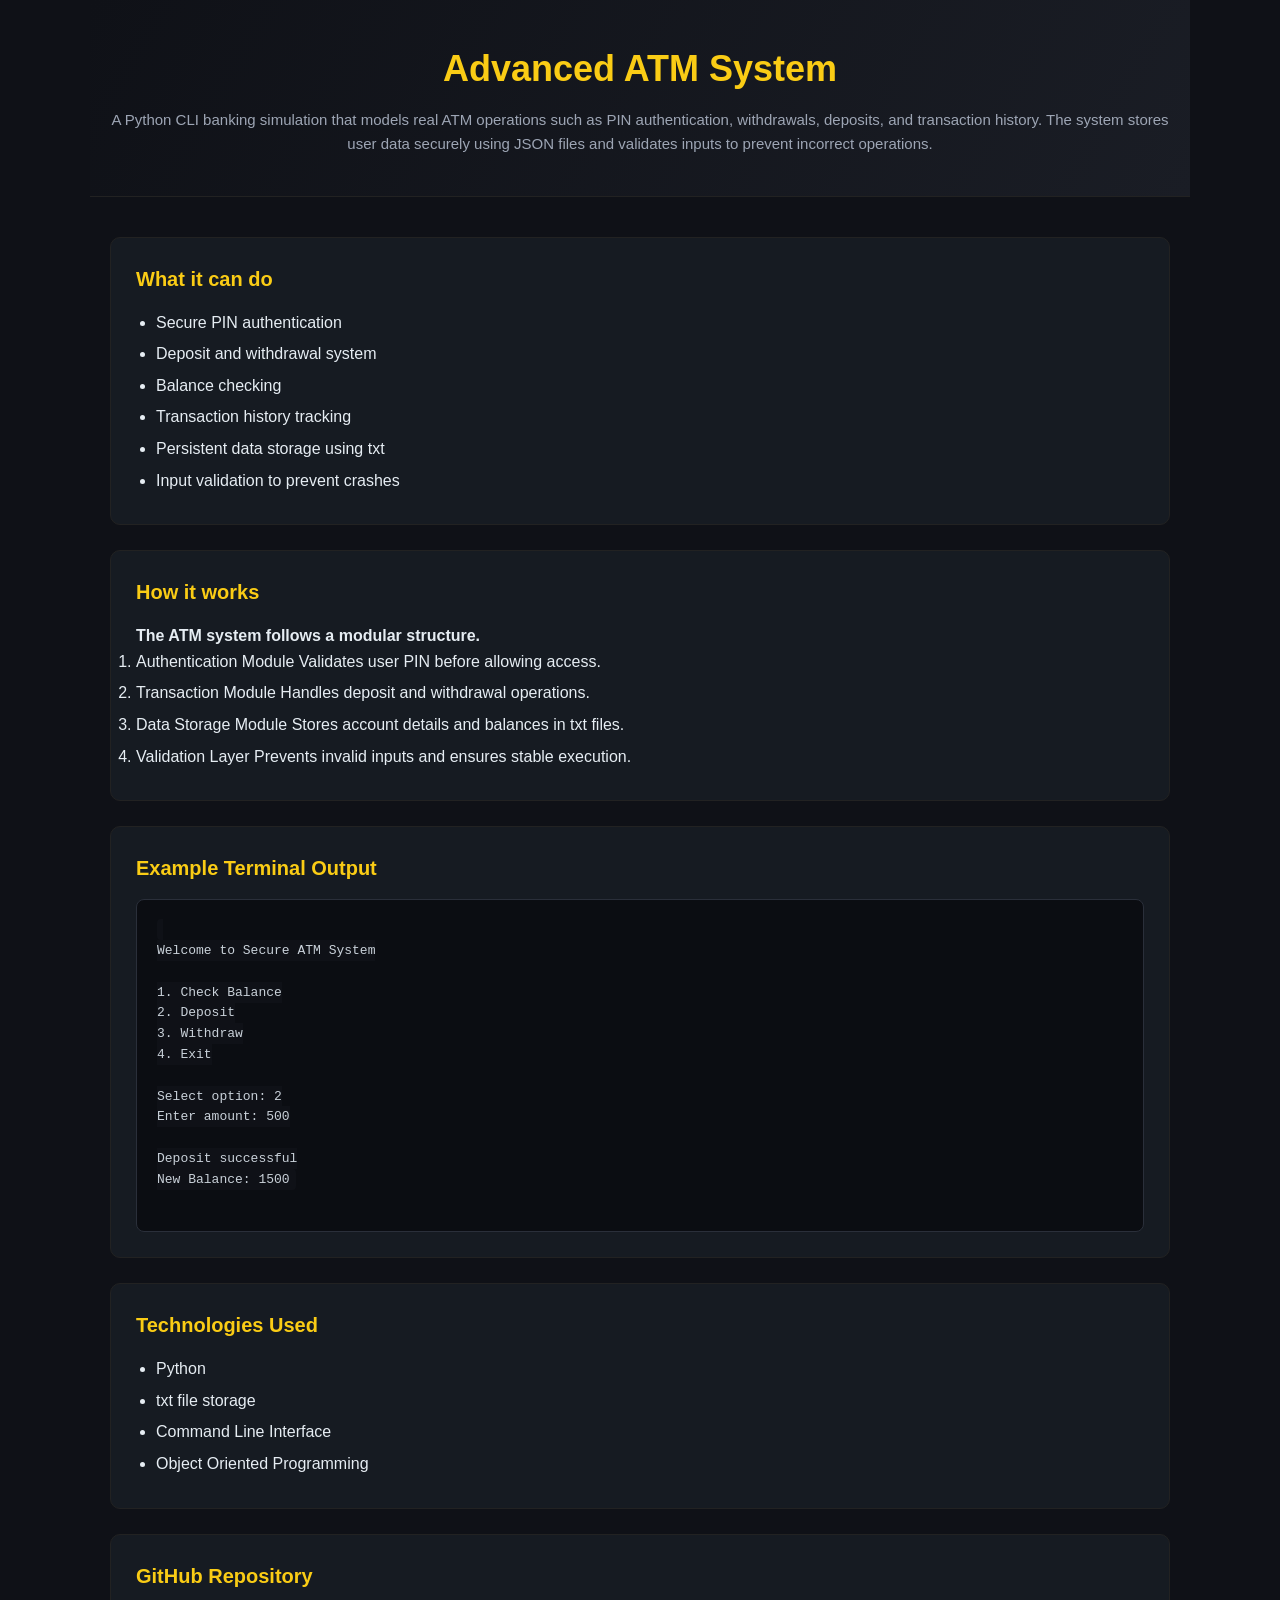
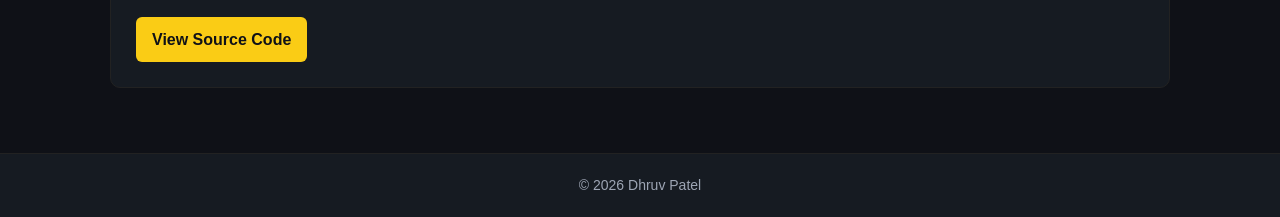
==== atm.html @ e7305386 "Added ATM, OS and Library project pages" ====
<!DOCTYPE html>
<html lang="en">

<head>
    <meta charset="UTF-8">
    <meta name="viewport" content="width=device-width, initial-scale=1.0">
    <title>About Atm</title><link rel="stylesheet" href="style.css"></head>

<body>

    <header>

        <h1>Advanced ATM System</h1>

        <p>
            A Python CLI banking simulation that models real ATM operations such as
            PIN authentication, withdrawals, deposits, and transaction history.
            The system stores user data securely using JSON files and validates
            inputs to prevent incorrect operations.
        </p>

    </header>

    <main>

        <section id="feture">

            <h2>What it can do</h2>

            <ul>
                <li>Secure PIN authentication</li>
                <li>Deposit and withdrawal system</li>
                <li>Balance checking</li>
                <li>Transaction history tracking</li>
                <li>Persistent data storage using txt</li>
                <li>Input validation to prevent crashes</li>
            </ul>

        </section>


            <section id="working">

                <h2>How it works</h2>

                <h4>The ATM system follows a modular structure.</h4>

                <ol>

                    <li>Authentication Module
                    Validates user PIN before allowing access.</li>

                    <li>Transaction Module
                    Handles deposit and withdrawal operations.</li>

                    <li>Data Storage Module
                    Stores account details and balances in txt files.</li>

                    <li>Validation Layer
                    Prevents invalid inputs and ensures stable execution.</li>

                </ol>

            </section>

            <section id="output">

                <h2>Example Terminal Output</h2>

<pre>
<code>
Welcome to Secure ATM System

1. Check Balance
2. Deposit
3. Withdraw
4. Exit

Select option: 2
Enter amount: 500

Deposit successful
New Balance: 1500
</code>
</pre>

        </section>

        <section id="techused">
            
            <h2>Technologies Used</h2>

            <ul>

                <li>Python</li>
                <li>txt file storage</li>
                <li>Command Line Interface</li>
                <li>Object Oriented Programming</li>

            </ul>

        </section>

        <section id="link">

            <h2> GitHub Repository</h2>
            
            <a href="https://github.com/Dhruv-Cmds/An-Advance-Atm" target="_blank">View Source Code</a>

        </section>

    </main>

    <footer>

        <p>© <time datetime="2026">2026</time> Dhruv Patel</p>

    </footer>

</body>

</html>
---- style.css ----
/* RESET */
*{
margin:0;
padding:0;
box-sizing:border-box;
}

/* BODY */
body{
font-family:Segoe UI, Arial, sans-serif;
background:#0f1117;
color:#e6edf3;
line-height:1.6;
}

/* HEADER */
header{
background:linear-gradient(120deg,#0f1117,#1a1d25);
padding:60px 20px;
text-align:center;
border-bottom:1px solid #222;
}

header h1{
font-size:36px;
margin-bottom:10px;
}

header p{
color:#9da5b4;
font-size:15px;
}

/* NAVIGATION */
nav{
background:#161b22;
border-bottom:1px solid #222;
}

nav ul{
display:flex;
justify-content:center;
list-style:none;
gap:35px;
padding:15px;
}

nav a{
text-decoration:none;
color:#e6edf3;
font-size:14px;
}

nav a:hover{
color:#facc15;
}

/* MAIN CONTAINER */
main{
max-width:1100px;
margin:auto;
padding:40px 20px;
}

/* SECTIONS */
section{
background:#161b22;
padding:30px;
margin-bottom:25px;
border-radius:10px;
border:1px solid #222;
}

section h2{
margin-bottom:15px;
font-size:20px;
color:#facc15;
}

/* SKILLS */
section ul{
margin-left:18px;
}

section li{
margin-bottom:5px;
}

/* PROJECT CARDS */
article{
background:#0f1117;
border:1px solid #2a2f3a;
padding:18px;
border-radius:8px;
margin-bottom:15px;
transition:.3s;
}

article:hover{
border-color:#facc15;
transform:translateY(-3px);
}

/* PROJECT TITLE */
article h3{
margin-bottom:8px;
}

/* DETAILS */
summary{
cursor:pointer;
color:#9da5b4;
margin-bottom:8px;
}

details p{
margin-top:8px;
color:#c9d1d9;
}

/* LINKS */
a{
color:#58a6ff;
text-decoration:none;
}

a:hover{
text-decoration:underline;
}

/* CONTACT */
address{
font-style:normal;
}

/* FOOTER */
footer{
background:#161b22;
border-top:1px solid #222;
text-align:center;
padding:20px;
font-size:14px;
color:#9da5b4;
}

/* SMOOTH SCROLL */
html{
scroll-behavior:smooth;
}

/* HEADER TAGLINE */
.tagline{
margin-top:10px;
font-size:14px;
color:#9da5b4;
}

/* GITHUB BUTTON */
.btn{
display:inline-block;
margin-top:15px;
padding:10px 18px;
background:#facc15;
color:#0f1117;
border-radius:6px;
font-weight:600;
text-decoration:none;
transition:.25s;
}

.btn:hover{
opacity:0.9;
transform:translateY(-2px);
}

/* SKILL / TECH BADGES */
.badges{
list-style:none;
margin-top:10px;
}

.badges li{
display:inline-block;
background:#0f1117;
border:1px solid #2a2f3a;
padding:6px 12px;
border-radius:20px;
font-size:13px;
margin:4px;
color:#e6edf3;
}

/* PROJECT CARD HOVER ENHANCEMENT */
.project-card{
transition:.3s;
}

.project-card:hover{
box-shadow:0 8px 20px rgba(0,0,0,0.4);
}

/* DETAILS OPEN STYLE */
details[open]{
margin-top:8px;
}

/* GITHUB STATS IMAGES */
#github img{
max-width:100%;
border-radius:6px;
margin-top:10px;
}

/* CONTACT LINK STYLE */
#contact a{
font-weight:500;
}

/* SMALL SCREEN IMPROVEMENT */
@media(max-width:700px){

nav ul{
flex-direction:column;
align-items:center;
gap:15px;
}

main{
padding:30px 15px;
}

section{
padding:20px;
}

}

/* ========================= */
/* PROJECT PAGES STYLE */
/* ========================= */

/* header section */
header{
max-width:1100px;
margin:auto;
padding:40px 20px;
text-align:center;
}

/* section spacing */
main section{
background:#161b22;
border:1px solid #222;
border-radius:10px;
padding:25px;
margin-bottom:25px;
}

/* headings */
h1{
margin-bottom:15px;
color:#facc15;
}

h2{
margin-bottom:12px;
}

/* lists */
section ul{
margin-left:20px;
}

section li{
margin-bottom:6px;
}

/* command styling */
code{
background:#0f1117;
padding:3px 6px;
border-radius:4px;
color:#facc15;
}

/* terminal block */
pre{
background:#0b0d12;
border:1px solid #2a2f3a;
padding:20px;
border-radius:8px;
overflow-x:auto;
margin-top:10px;
}

pre code{
color:#c9d1d9;
}

/* github button */
#link a{
display:inline-block;
margin-top:10px;
padding:10px 16px;
background:#facc15;
color:#0f1117;
border-radius:6px;
font-weight:600;
text-decoration:none;
}

#link a:hover{
opacity:0.9;
}

/* back button if you add it later */
.back{
display:inline-block;
margin-bottom:20px;
color:#58a6ff;
text-decoration:none;
}

.back:hover{
text-decoration:underline;
}
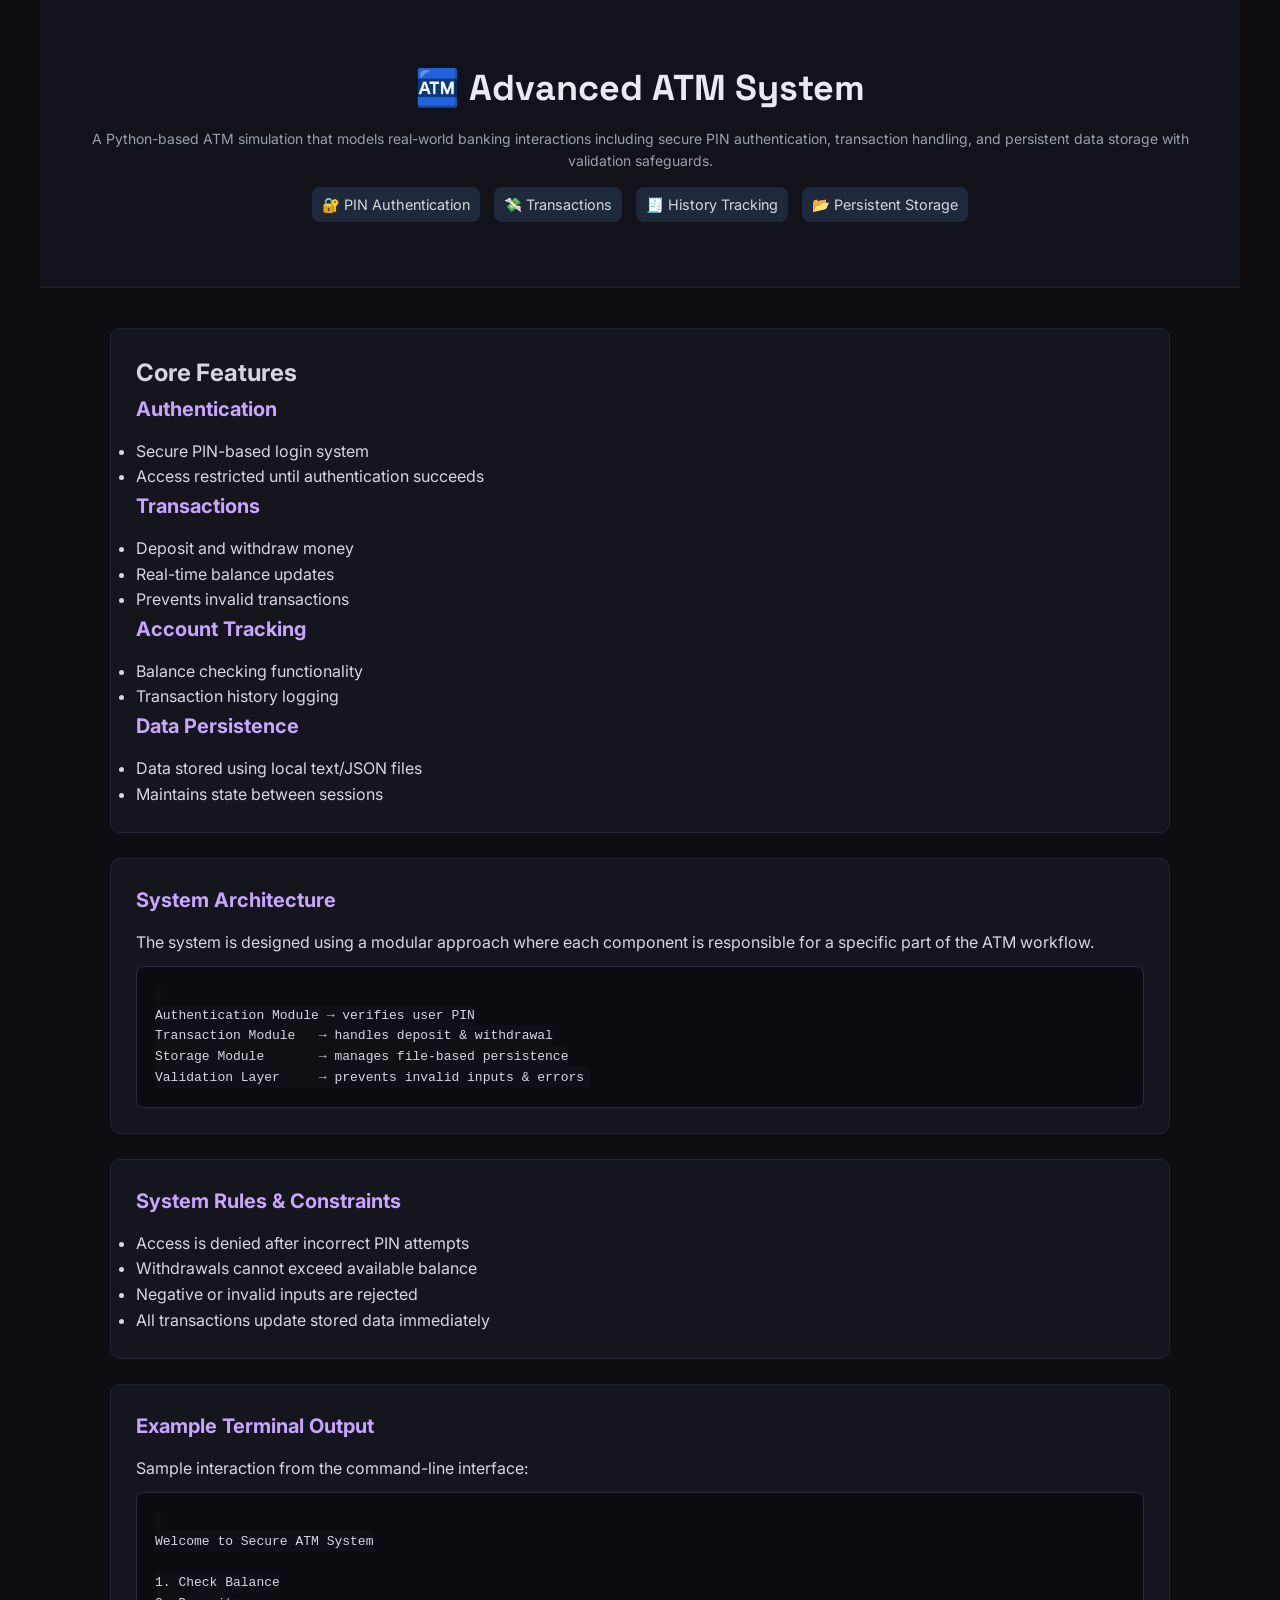
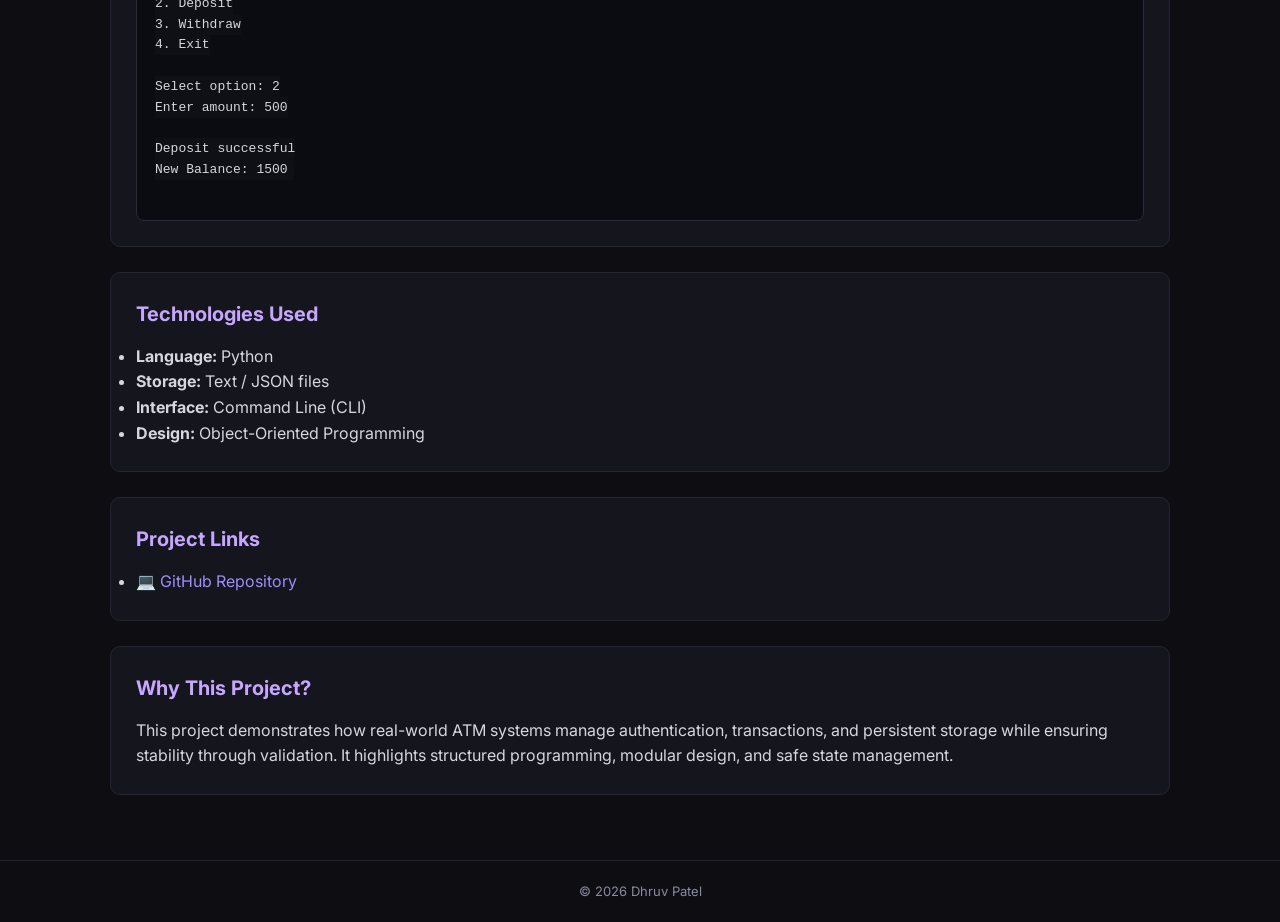
==== commit 628915e5: "Redegine atm.html" ====
--- a/atm.html
+++ b/atm.html
@@ -4,68 +4,108 @@
 <head>
     <meta charset="UTF-8">
     <meta name="viewport" content="width=device-width, initial-scale=1.0">
-    <title>About Atm</title><link rel="stylesheet" href="style.css"></head>
+    <title>Advanced ATM System</title>
+    <link rel="stylesheet" href="style.css">
+</head>
 
 <body>
 
     <header>
 
-        <h1>Advanced ATM System</h1>
+        <h1>🏧 Advanced ATM System</h1>
 
         <p>
-            A Python CLI banking simulation that models real ATM operations such as
-            PIN authentication, withdrawals, deposits, and transaction history.
-            The system stores user data securely using JSON files and validates
-            inputs to prevent incorrect operations.
+            A Python-based ATM simulation that models real-world banking interactions including secure PIN authentication,
+            transaction handling, and persistent data storage with validation safeguards.
         </p>
+
+        <div class="badges">
+            <span>🔐 PIN Authentication</span>
+            <span>💸 Transactions</span>
+            <span>🧾 History Tracking</span>
+            <span>📂 Persistent Storage</span>
+        </div>
 
     </header>
 
     <main>
 
-        <section id="feture">
+        <!-- FEATURES -->
+        <section id="feature">
 
-            <h2>What it can do</h2>
+            <h1>Core Features</h1>
+
+            <h2>Authentication</h2>
 
             <ul>
-                <li>Secure PIN authentication</li>
-                <li>Deposit and withdrawal system</li>
-                <li>Balance checking</li>
-                <li>Transaction history tracking</li>
-                <li>Persistent data storage using txt</li>
-                <li>Input validation to prevent crashes</li>
+                <li>Secure PIN-based login system</li>
+                <li>Access restricted until authentication succeeds</li>
+            </ul>
+
+            <h2>Transactions</h2>
+            
+            <ul>
+                <li>Deposit and withdraw money</li>
+                <li>Real-time balance updates</li>
+                <li>Prevents invalid transactions</li>
+            </ul>
+
+
+            <h2>Account Tracking</h2>
+
+            <ul>
+                <li>Balance checking functionality</li>
+                <li>Transaction history logging</li>
+            </ul>
+
+            <h2>Data Persistence</h2>
+
+            <ul>
+                <li>Data stored using local text/JSON files</li>
+                <li>Maintains state between sessions</li>
             </ul>
 
         </section>
 
+        <!-- ARCHITECTURE -->
+        <section id="working">
 
-            <section id="working">
+            <h2>System Architecture</h2>
 
-                <h2>How it works</h2>
+            <p>
+                The system is designed using a modular approach where each component is responsible
+                for a specific part of the ATM workflow.
+            </p>
 
-                <h4>The ATM system follows a modular structure.</h4>
+<pre><code>
+Authentication Module → verifies user PIN
+Transaction Module   → handles deposit & withdrawal
+Storage Module       → manages file-based persistence
+Validation Layer     → prevents invalid inputs & errors
+</code></pre>
 
-                <ol>
+        </section>
 
-                    <li>Authentication Module
-                    Validates user PIN before allowing access.</li>
+        <!-- BUSINESS RULES -->
+        <section id="rules">
 
-                    <li>Transaction Module
-                    Handles deposit and withdrawal operations.</li>
+            <h2>System Rules & Constraints</h2>
 
-                    <li>Data Storage Module
-                    Stores account details and balances in txt files.</li>
+            <ul>
+                <li>Access is denied after incorrect PIN attempts</li>
+                <li>Withdrawals cannot exceed available balance</li>
+                <li>Negative or invalid inputs are rejected</li>
+                <li>All transactions update stored data immediately</li>
+            </ul>
 
-                    <li>Validation Layer
-                    Prevents invalid inputs and ensures stable execution.</li>
+        </section>
 
-                </ol>
+        <!-- OUTPUT -->
+        <section id="output">
 
-            </section>
+            <h2>Example Terminal Output</h2>
 
-            <section id="output">
-
-                <h2>Example Terminal Output</h2>
+            <p>Sample interaction from the command-line interface:</p>
 
 <pre>
 <code>
@@ -86,26 +126,45 @@
 
         </section>
 
+        <!-- TECH STACK -->
         <section id="techused">
             
             <h2>Technologies Used</h2>
 
             <ul>
-
-                <li>Python</li>
-                <li>txt file storage</li>
-                <li>Command Line Interface</li>
-                <li>Object Oriented Programming</li>
-
+                <li><strong>Language:</strong> Python</li>
+                <li><strong>Storage:</strong> Text / JSON files</li>
+                <li><strong>Interface:</strong> Command Line (CLI)</li>
+                <li><strong>Design:</strong> Object-Oriented Programming</li>
             </ul>
 
         </section>
 
+        <!-- LINKS -->
         <section id="link">
 
-            <h2> GitHub Repository</h2>
-            
-            <a href="https://github.com/Dhruv-Cmds/An-Advance-Atm" target="_blank">View Source Code</a>
+            <h2>Project Links</h2>
+
+            <ul>
+                <li>
+                    <a href="https://github.com/Dhruv-Cmds/An-Advance-Atm" target="_blank">
+                        💻 GitHub Repository
+                    </a>
+                </li>
+            </ul>
+
+        </section>
+
+        <!-- WHY -->
+        <section id="why">
+
+            <h2>Why This Project?</h2>
+
+            <p>
+                This project demonstrates how real-world ATM systems manage authentication,
+                transactions, and persistent storage while ensuring stability through validation.
+                It highlights structured programming, modular design, and safe state management.
+            </p>
 
         </section>
 
--- a/style.css
+++ b/style.css
@@ -1,228 +1,376 @@
-/* RESET */
+@import url('https://fonts.googleapis.com/css2?family=Inter:wght@300;400;500;600&family=Space+Grotesk:wght@500&display=swap');
+
+/* =========================
+RESET
+========================= */
+
 *{
 margin:0;
 padding:0;
 box-sizing:border-box;
 }
 
-/* BODY */
+/* =========================
+BODY
+========================= */
+
 body{
-font-family:Segoe UI, Arial, sans-serif;
-background:#0f1117;
-color:#e6edf3;
+font-family:'Inter', sans-serif;
+background:#0d0d12;
+color:#d6d6de;
 line-height:1.6;
-}
-
-/* HEADER */
+min-height:100vh;
+display:flex;
+flex-direction:column;
+}
+
+/* =========================
+HEADER
+========================= */
+
 header{
-background:linear-gradient(120deg,#0f1117,#1a1d25);
+background:#12121a;
+text-align:center;
 padding:60px 20px;
-text-align:center;
-border-bottom:1px solid #222;
+border-bottom:1px solid #23232e;
+max-width:1200px;
+margin:0 auto;
+width:100%;
 }
 
 header h1{
+font-family:'Space Grotesk', sans-serif;
 font-size:36px;
 margin-bottom:10px;
+color:#e9e9f1;
 }
 
 header p{
-color:#9da5b4;
-font-size:15px;
-}
-
-/* NAVIGATION */
+color:#9aa0ad;
+font-size:14px;
+}
+
+/* =========================
+NAVBAR
+========================= */
+
 nav{
-background:#161b22;
-border-bottom:1px solid #222;
+background:#101017;
+border-bottom:1px solid #23232e;
+position:sticky;
+top:0;
+z-index:100;
 }
 
 nav ul{
 display:flex;
 justify-content:center;
+flex-wrap:wrap;
+gap:25px;
+padding:14px;
 list-style:none;
-gap:35px;
-padding:15px;
 }
 
 nav a{
 text-decoration:none;
-color:#e6edf3;
+color:#a8a8b8;
 font-size:14px;
+transition:.2s;
 }
 
 nav a:hover{
-color:#facc15;
-}
-
-/* MAIN CONTAINER */
+color:#c7a6ff;
+}
+
+/* =========================
+MAIN LAYOUT
+========================= */
+
 main{
 max-width:1100px;
 margin:auto;
 padding:40px 20px;
-}
-
-/* SECTIONS */
+flex:1;
+}
+
+/* =========================
+SECTIONS
+========================= */
+
 section{
-background:#161b22;
-padding:30px;
+background:#15151d;
+border:1px solid #242433;
+border-radius:10px;
+padding:25px;
 margin-bottom:25px;
+transition:.25s;
+width:100%;
+}
+
+section:hover{
+border-color:#7b5cff;
+transform:translateY(-2px);
+}
+
+.left-heading {
+    text-align: left;
+    font-size:20px;
+}
+
+.about-list {
+    padding-left: 20px;
+    margin-top: 10px;
+}
+
+.about-list li {
+    margin-bottom: 6px;
+    color: #cbd5e1;
+}
+
+/* =========================
+HEADINGS
+========================= */
+
+section h2{
+margin-bottom:14px;
+font-size:20px;
+color:#c7a6ff;
+}
+
+section h3 {
+    text-align:center;
+    margin-top: 12px;
+    margin-bottom: 6px;
+    color: #9aa0ad;
+    font-size: 15px;
+}
+
+/* =========================
+BADGES
+========================= */
+
+.skills-grid :hover{
+border-color:#7b5cff;
+transform:translateY(-2px);
+}
+
+.badges{
+list-style:none;
+margin-top:10px;
+}
+
+.badges li{
+display:inline-block;
+background:#0f0f16;
+border:1px solid #2a2a3a;
+padding:6px 12px;
+border-radius:7px;
+font-size:13px;
+margin:4px;
+color:#d6d6de;
+}
+
+.skills-grid {
+    display: grid;
+    grid-template-columns: repeat(auto-fit, minmax(220px, 1fr));
+    gap: 20px;
+}
+
+.skill-group {
+    background: #0f0f16;
+    padding: 15px;
+    border-radius: 10px;
+    border: 1px solid #2a2a3a;
+}
+/* =========================
+PROJECT GRID
+========================= */
+
+#projects{
+display:flex;
+flex-direction:column;
+gap:20px;
+}
+
+#projects article{
+display:grid;
+grid-template-columns:repeat(auto-fit,minmax(300px,1fr));
+gap:20px;
+}
+
+
+/* menu (ATM OS Library MiniDB) */
+#projects nav{
+display:flex;
+justify-content:center;
+}
+
+/* project cards grid */
+#projects .projects-grid{
+display:grid;
+grid-template-columns:repeat(auto-fit,minmax(300px,1fr));
+gap:20px;
+}
+
+
+/* =========================
+PROJECT CARDS
+========================= */
+
+.project-card{
+background:#0f0f16;
+border:1px solid #2a2a3a;
 border-radius:10px;
-border:1px solid #222;
-}
-
-section h2{
-margin-bottom:15px;
-font-size:20px;
-color:#facc15;
-}
-
-/* SKILLS */
-section ul{
-margin-left:18px;
-}
-
-section li{
-margin-bottom:5px;
-}
-
-/* PROJECT CARDS */
-article{
-background:#0f1117;
-border:1px solid #2a2f3a;
-padding:18px;
-border-radius:8px;
-margin-bottom:15px;
-transition:.3s;
-}
-
-article:hover{
-border-color:#facc15;
+padding:20px;
+transition:.25s;
+width:100%;
+}
+
+.project-card:hover{
 transform:translateY(-3px);
-}
-
-/* PROJECT TITLE */
-article h3{
-margin-bottom:8px;
-}
-
-/* DETAILS */
-summary{
-cursor:pointer;
-color:#9da5b4;
-margin-bottom:8px;
-}
-
-details p{
-margin-top:8px;
-color:#c9d1d9;
-}
-
-/* LINKS */
-a{
-color:#58a6ff;
-text-decoration:none;
-}
-
-a:hover{
-text-decoration:underline;
-}
-
-/* CONTACT */
-address{
-font-style:normal;
-}
-
-/* FOOTER */
-footer{
-background:#161b22;
-border-top:1px solid #222;
-text-align:center;
-padding:20px;
-font-size:14px;
-color:#9da5b4;
-}
-
-/* SMOOTH SCROLL */
-html{
-scroll-behavior:smooth;
-}
-
-/* HEADER TAGLINE */
-.tagline{
-margin-top:10px;
-font-size:14px;
-color:#9da5b4;
-}
-
-/* GITHUB BUTTON */
+border-color:#7b5cff;
+}
+
+/* =========================
+BUTTONS
+========================= */
+
 .btn{
 display:inline-block;
 margin-top:15px;
 padding:10px 18px;
-background:#facc15;
-color:#0f1117;
+background:#7b5cff;
+color:white;
 border-radius:6px;
-font-weight:600;
+font-weight:500;
 text-decoration:none;
 transition:.25s;
 }
 
 .btn:hover{
-opacity:0.9;
-transform:translateY(-2px);
-}
-
-/* SKILL / TECH BADGES */
-.badges{
-list-style:none;
+background:#6b4ef0;
+}
+
+/* =========================
+LINKS
+========================= */
+
+a{
+color:#9f8cff;
+text-decoration:none;
+}
+
+a:hover{
+text-decoration:underline;
+}
+
+/* =========================
+TABLE
+========================= */
+
+table{
+width:100%;
+border-collapse:collapse;
+}
+
+th, td{
+padding:10px;
+border-bottom:1px solid #252536;
+font-size:14px;
+}
+
+th{
+text-align:left;
+color:#c7a6ff;
+}
+
+/* =========================
+CODE BLOCKS
+========================= */
+
+code{
+background:#0f0f16;
+padding:3px 6px;
+border-radius:4px;
+color:#c7a6ff;
+}
+
+pre{
+background:#0b0b12;
+border:1px solid #2a2a3a;
+padding:18px;
+border-radius:8px;
+overflow-x:auto;
 margin-top:10px;
 }
 
-.badges li{
-display:inline-block;
-background:#0f1117;
-border:1px solid #2a2f3a;
-padding:6px 12px;
-border-radius:20px;
+pre code{
+color:#d6d6de;
+}
+
+/* =========================
+IMAGES
+========================= */
+
+img{
+max-width:100%;
+border-radius:8px;
+}
+
+/* =========================
+FOOTER
+========================= */
+
+footer{
+text-align:center;
+padding:20px;
 font-size:13px;
-margin:4px;
-color:#e6edf3;
-}
-
-/* PROJECT CARD HOVER ENHANCEMENT */
-.project-card{
-transition:.3s;
-}
-
-.project-card:hover{
-box-shadow:0 8px 20px rgba(0,0,0,0.4);
-}
-
-/* DETAILS OPEN STYLE */
-details[open]{
-margin-top:8px;
-}
-
-/* GITHUB STATS IMAGES */
-#github img{
-max-width:100%;
-border-radius:6px;
-margin-top:10px;
-}
-
-/* CONTACT LINK STYLE */
-#contact a{
-font-weight:500;
-}
-
-/* SMALL SCREEN IMPROVEMENT */
-@media(max-width:700px){
+color:#8a8aa0;
+border-top:1px solid #23232e;
+}
+
+/* =========================
+SMOOTH SCROLL
+========================= */
+
+html{
+scroll-behavior:smooth;
+}
+
+/* =========================
+TABLET
+========================= */
+
+@media (max-width:1000px){
+
+main{
+padding:35px 20px;
+}
+
+section{
+padding:22px;
+}
+
+}
+
+/* =========================
+MOBILE
+========================= */
+
+@media (max-width:700px){
 
 nav ul{
 flex-direction:column;
 align-items:center;
-gap:15px;
+gap:14px;
+}
+
+header{
+padding:40px 15px;
+}
+
+header h1{
+font-size:28px;
 }
 
 main{
@@ -233,94 +381,56 @@
 padding:20px;
 }
 
-}
-
-/* ========================= */
-/* PROJECT PAGES STYLE */
-/* ========================= */
-
-/* header section */
-header{
-max-width:1100px;
-margin:auto;
+.btn{
+width:100%;
+text-align:center;
+padding:12px;
+}
+
+}
+
+/* =========================
+LARGE SCREENS
+========================= */
+
+@media (min-width:1400px){
+
+main{
+max-width:1200px;
+margin:0 auto;
 padding:40px 20px;
-text-align:center;
-}
-
-/* section spacing */
-main section{
-background:#161b22;
-border:1px solid #222;
-border-radius:10px;
-padding:25px;
-margin-bottom:25px;
-}
-
-/* headings */
-h1{
-margin-bottom:15px;
-color:#facc15;
-}
-
-h2{
-margin-bottom:12px;
-}
-
-/* lists */
-section ul{
-margin-left:20px;
-}
-
-section li{
-margin-bottom:6px;
-}
-
-/* command styling */
-code{
-background:#0f1117;
-padding:3px 6px;
-border-radius:4px;
-color:#facc15;
-}
-
-/* terminal block */
-pre{
-background:#0b0d12;
-border:1px solid #2a2f3a;
-padding:20px;
-border-radius:8px;
-overflow-x:auto;
-margin-top:10px;
-}
-
-pre code{
-color:#c9d1d9;
-}
-
-/* github button */
-#link a{
-display:inline-block;
-margin-top:10px;
-padding:10px 16px;
-background:#facc15;
-color:#0f1117;
-border-radius:6px;
-font-weight:600;
-text-decoration:none;
-}
-
-#link a:hover{
-opacity:0.9;
-}
-
-/* back button if you add it later */
-.back{
-display:inline-block;
-margin-bottom:20px;
-color:#58a6ff;
-text-decoration:none;
-}
-
-.back:hover{
-text-decoration:underline;
-}+}
+
+}
+
+.github-stats{
+display:flex;
+justify-content:center;
+margin-top:20px;
+}
+
+.github-stats img{
+max-width:100%;
+width:700px;
+}
+
+.badges span {
+    display: inline-block;
+    margin: 5px;
+    padding: 6px 10px;
+    border-radius: 8px;
+    background: #1e293b;
+    font-size: 0.9rem;
+}
+
+table {
+    width: 100%;
+    border-collapse: collapse;
+}
+
+td, th {
+    border: 1px solid #444;
+    padding: 10px;
+}
+
+
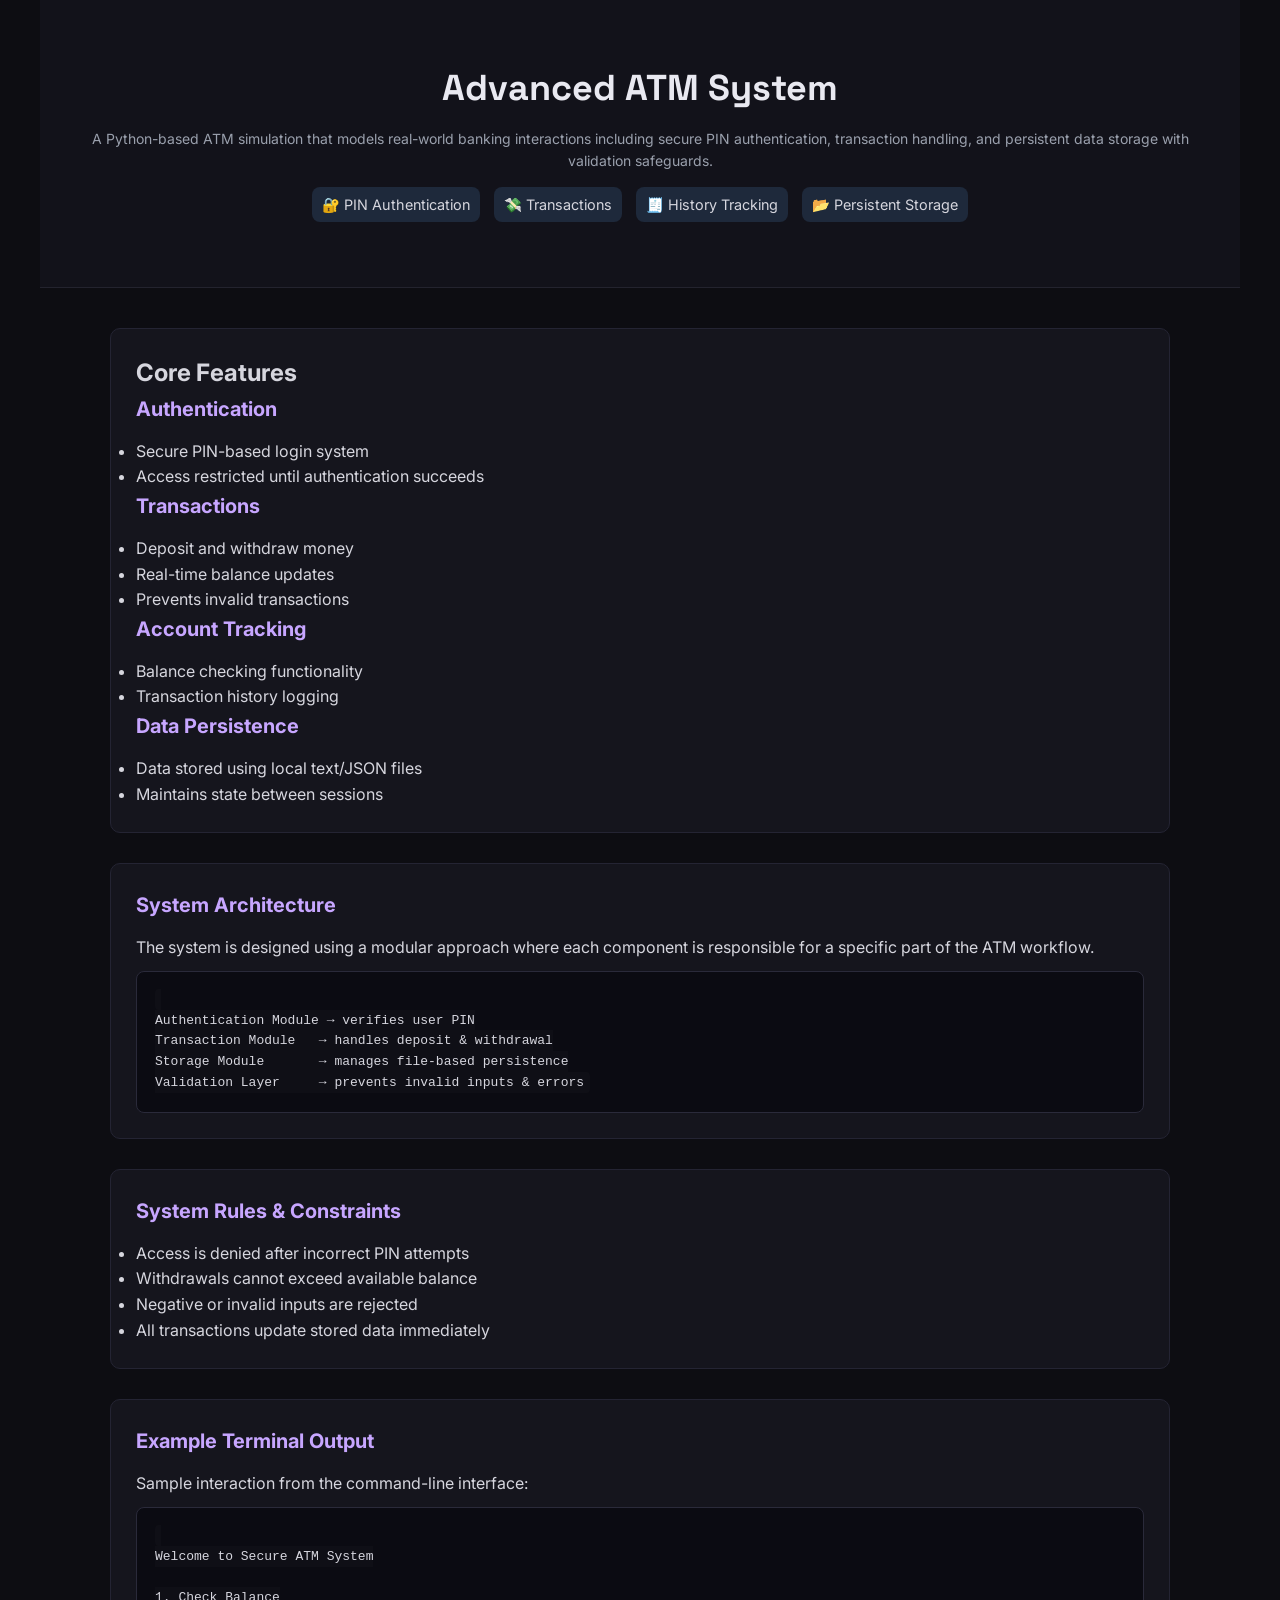
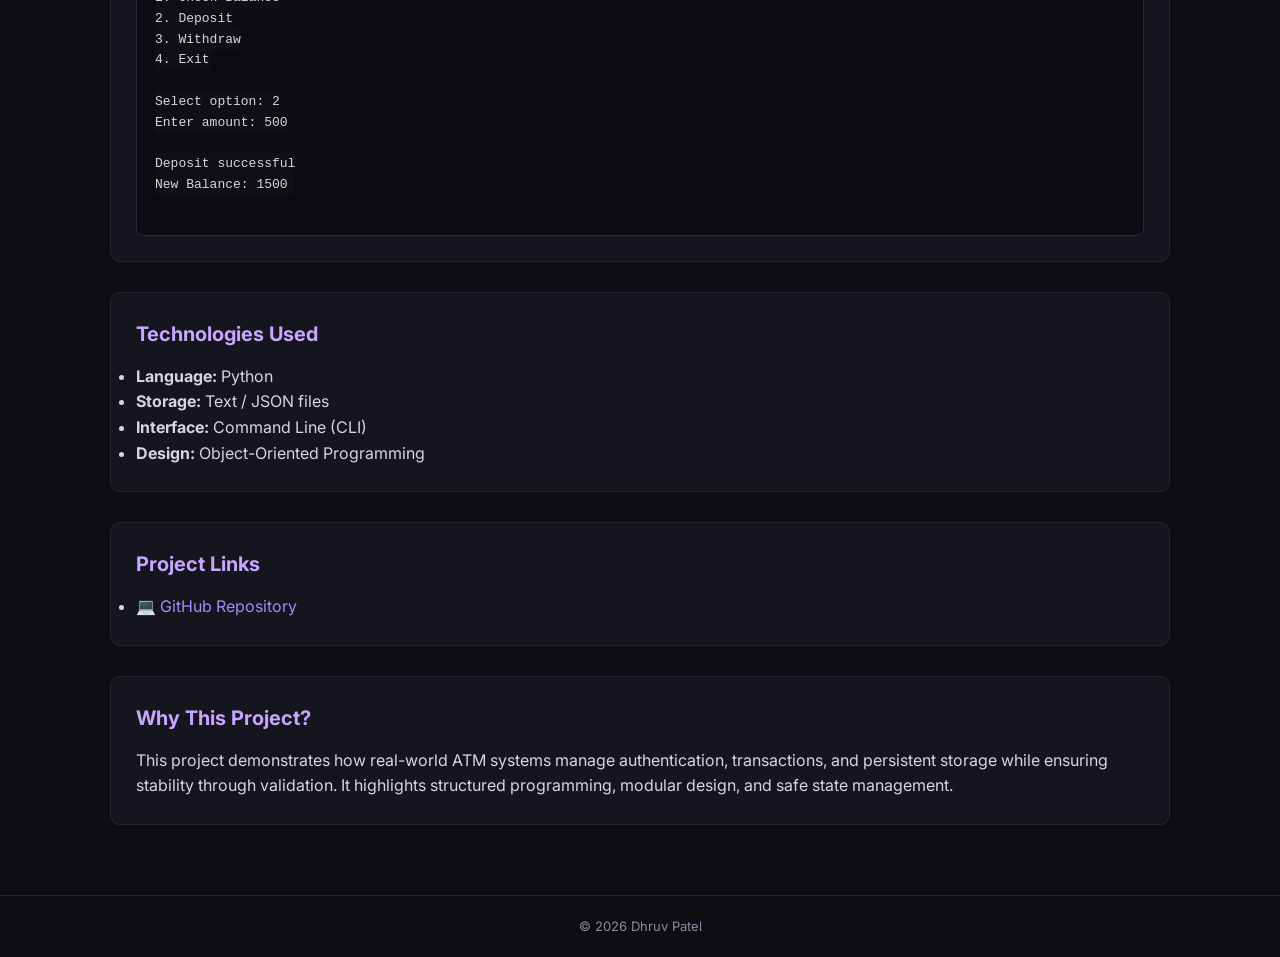
==== commit ae050534: "Redegine atm.html" ====
--- a/atm.html
+++ b/atm.html
@@ -12,7 +12,7 @@
 
     <header>
 
-        <h1>🏧 Advanced ATM System</h1>
+        <h1>Advanced ATM System</h1>
 
         <p>
             A Python-based ATM simulation that models real-world banking interactions including secure PIN authentication,
--- a/style.css
+++ b/style.css
@@ -137,12 +137,20 @@
 color:#c7a6ff;
 }
 
+section {
+    margin-bottom: 30px;
+}
+
 section h3 {
     text-align:center;
     margin-top: 12px;
     margin-bottom: 6px;
     color: #9aa0ad;
     font-size: 15px;
+}
+
+h3 {
+    margin-top: 15px;
 }
 
 /* =========================
@@ -423,6 +431,7 @@
     font-size: 0.9rem;
 }
 
+
 table {
     width: 100%;
     border-collapse: collapse;
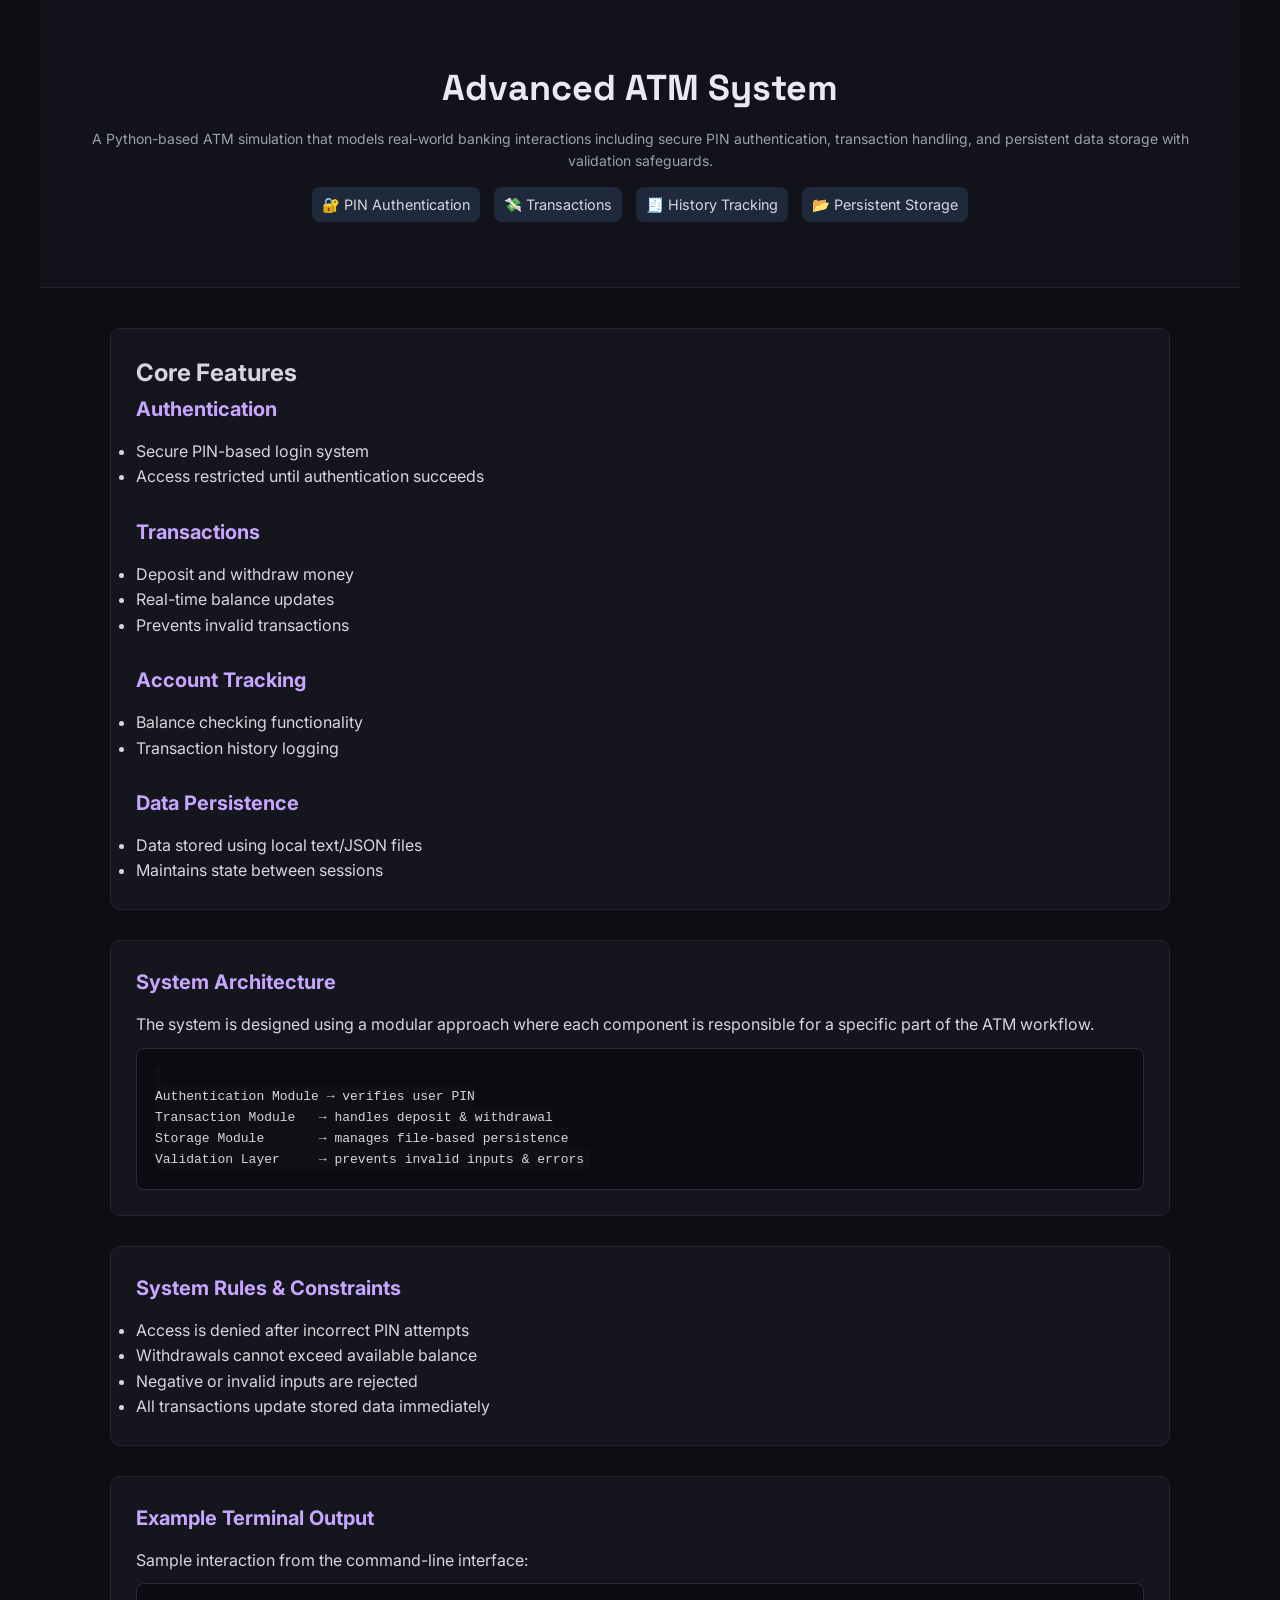
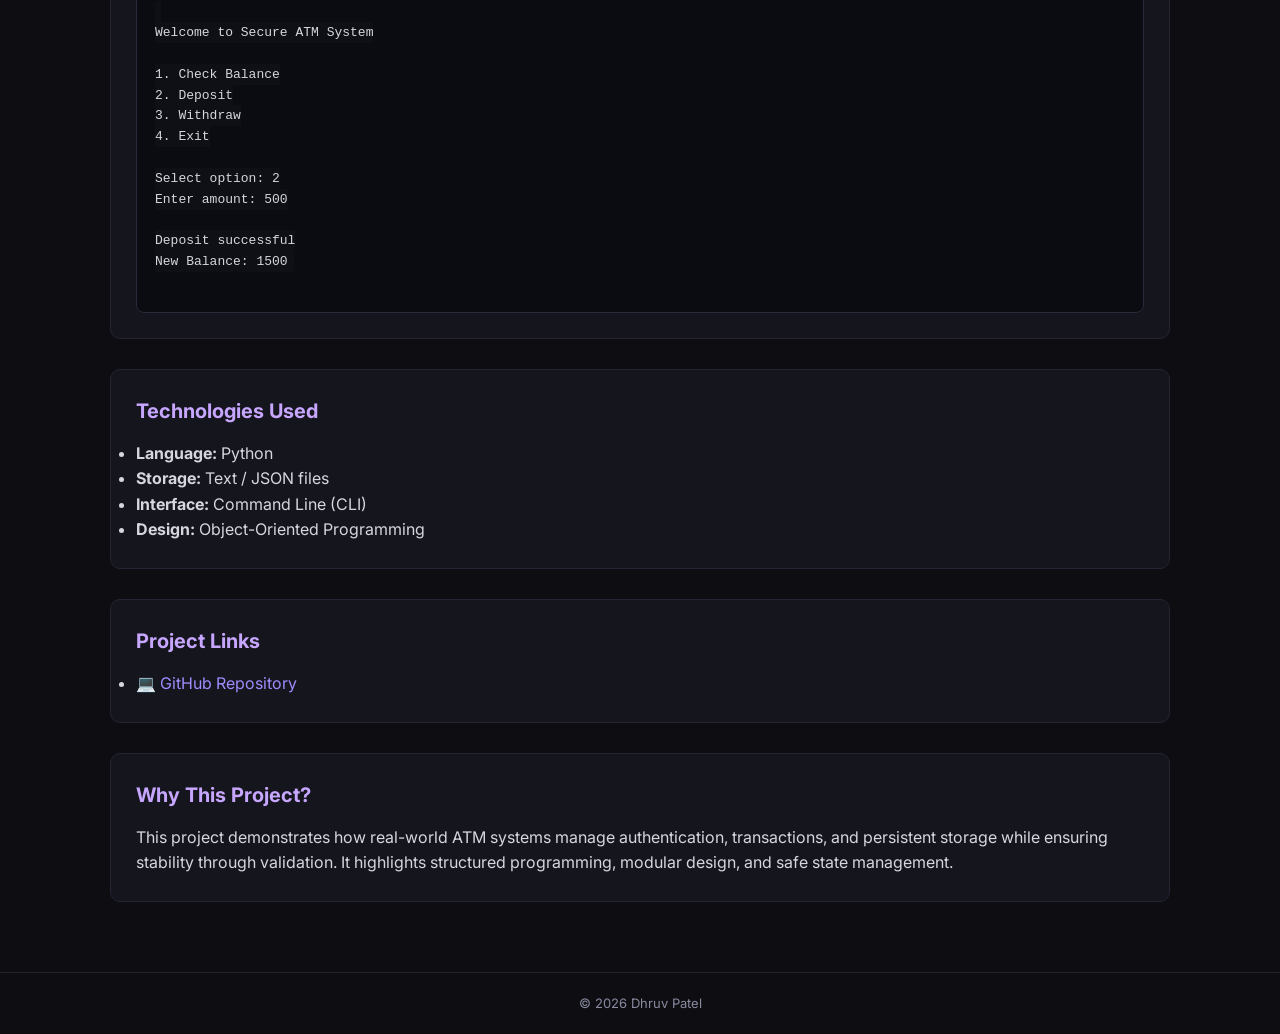
==== commit ad11529c: "Updated atm.html  and db.html" ====
--- a/atm.html
+++ b/atm.html
@@ -42,6 +42,8 @@
                 <li>Access restricted until authentication succeeds</li>
             </ul>
 
+            <br>
+
             <h2>Transactions</h2>
             
             <ul>
@@ -50,6 +52,7 @@
                 <li>Prevents invalid transactions</li>
             </ul>
 
+            <br>
 
             <h2>Account Tracking</h2>
 
@@ -57,6 +60,8 @@
                 <li>Balance checking functionality</li>
                 <li>Transaction history logging</li>
             </ul>
+
+            <br>
 
             <h2>Data Persistence</h2>
 
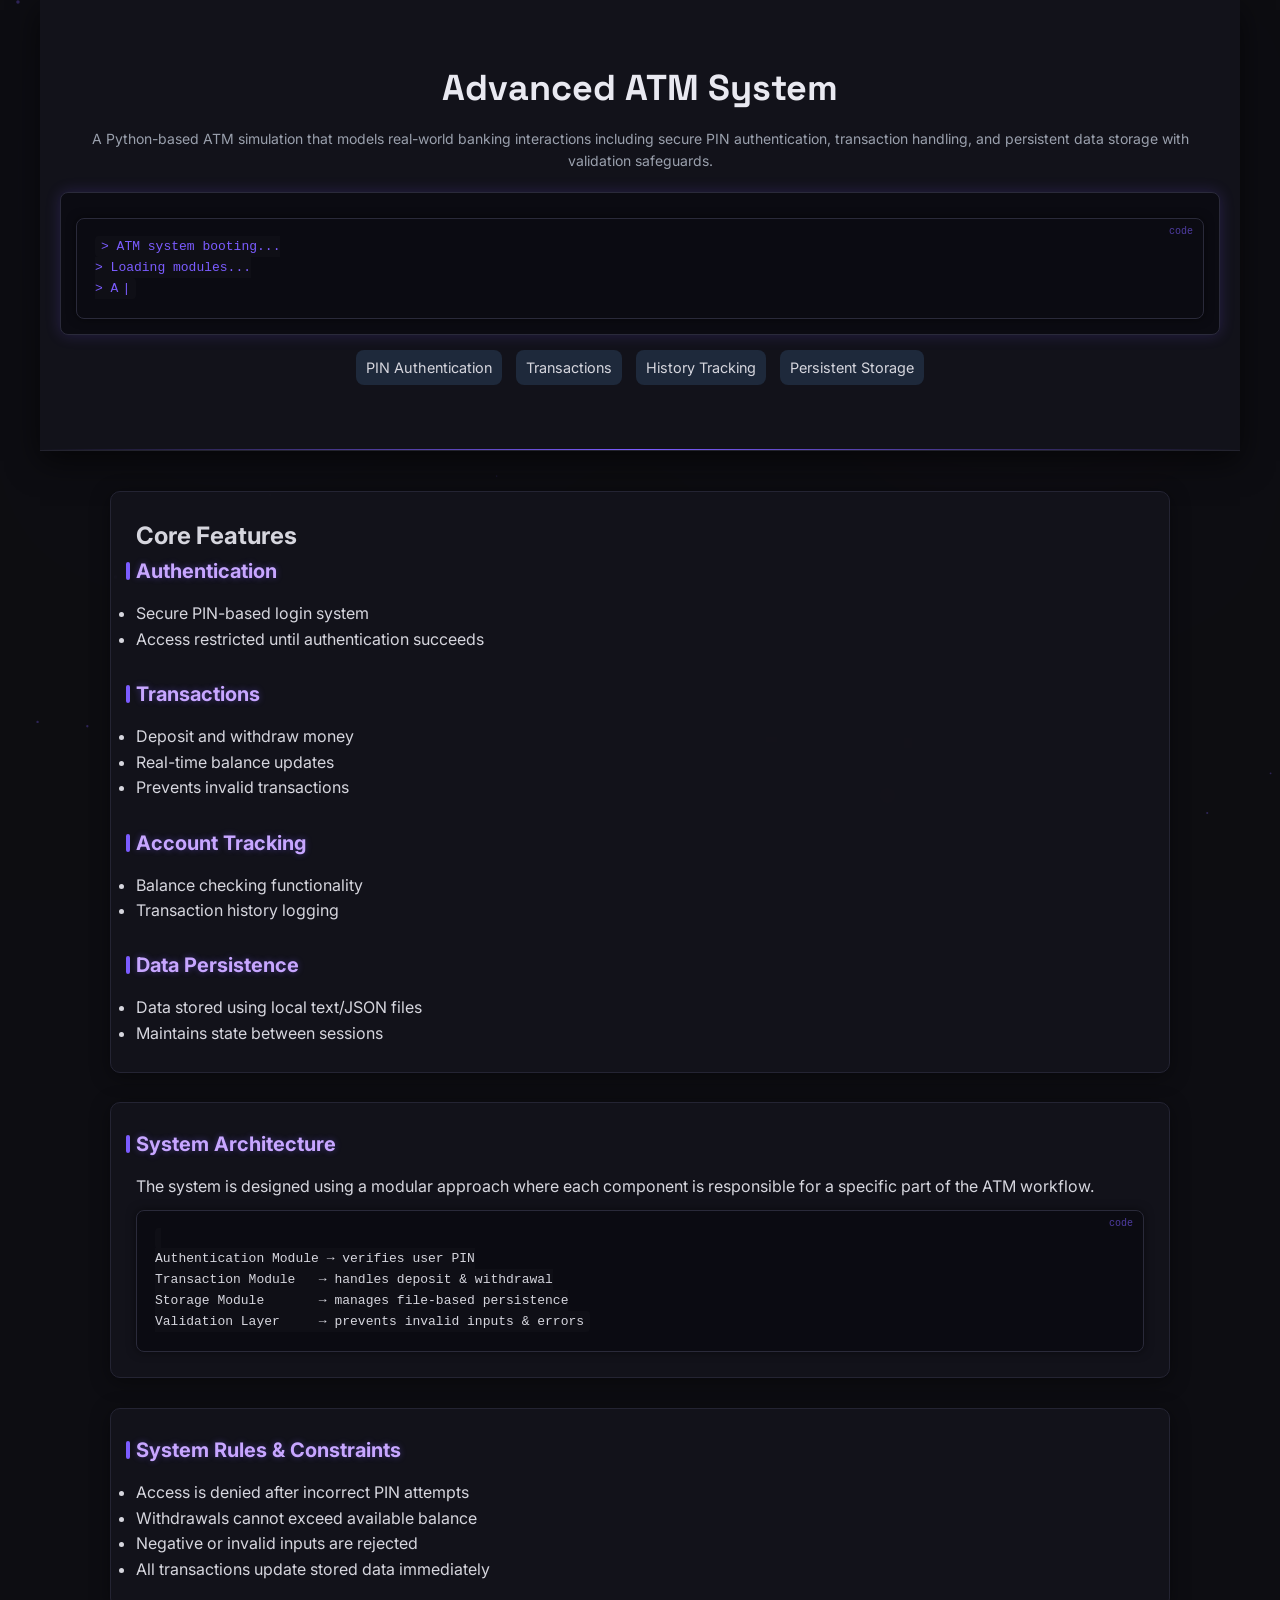
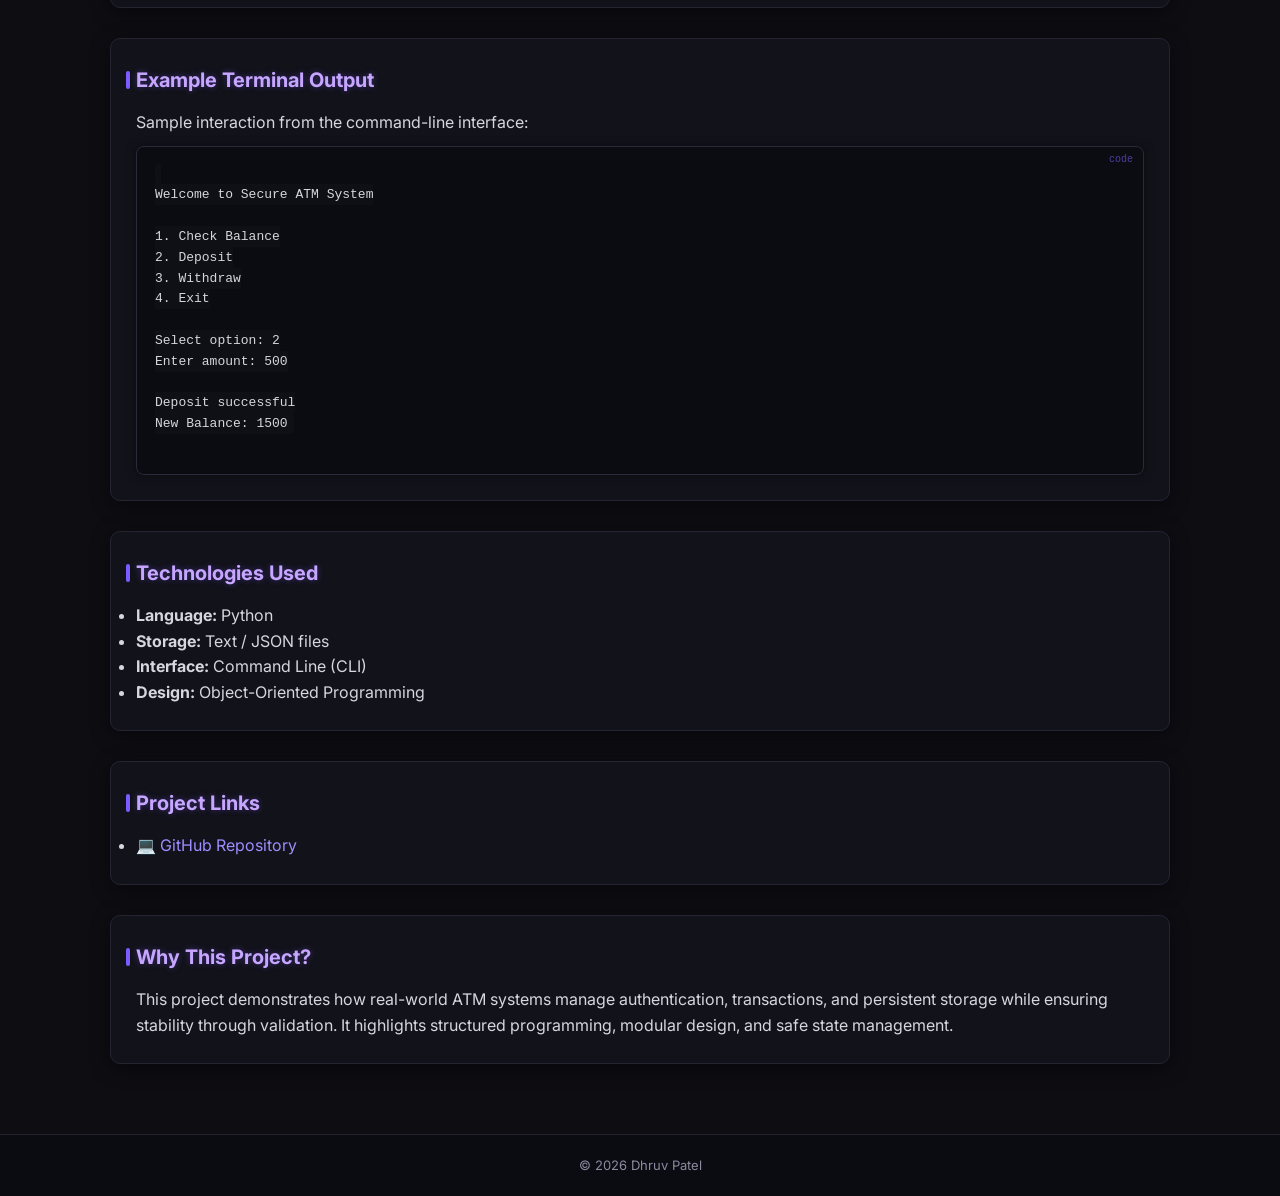
==== commit e82099dd: "Added new fetures" ====
--- a/atm.html
+++ b/atm.html
@@ -10,6 +10,8 @@
 
 <body>
 
+    <canvas id="particles"></canvas>
+
     <header>
 
         <h1>Advanced ATM System</h1>
@@ -19,24 +21,26 @@
             transaction handling, and persistent data storage with validation safeguards.
         </p>
 
+        <div class="terminal">
+            <pre><code id="typing"></code></pre>
+        </div>
+
         <div class="badges">
-            <span>🔐 PIN Authentication</span>
-            <span>💸 Transactions</span>
-            <span>🧾 History Tracking</span>
-            <span>📂 Persistent Storage</span>
+            <span>PIN Authentication</span>
+            <span>Transactions</span>
+            <span>History Tracking</span>
+            <span>Persistent Storage</span>
         </div>
 
     </header>
 
     <main>
 
-        <!-- FEATURES -->
         <section id="feature">
 
             <h1>Core Features</h1>
 
             <h2>Authentication</h2>
-
             <ul>
                 <li>Secure PIN-based login system</li>
                 <li>Access restricted until authentication succeeds</li>
@@ -45,7 +49,6 @@
             <br>
 
             <h2>Transactions</h2>
-            
             <ul>
                 <li>Deposit and withdraw money</li>
                 <li>Real-time balance updates</li>
@@ -55,7 +58,6 @@
             <br>
 
             <h2>Account Tracking</h2>
-
             <ul>
                 <li>Balance checking functionality</li>
                 <li>Transaction history logging</li>
@@ -64,7 +66,6 @@
             <br>
 
             <h2>Data Persistence</h2>
-
             <ul>
                 <li>Data stored using local text/JSON files</li>
                 <li>Maintains state between sessions</li>
@@ -72,7 +73,6 @@
 
         </section>
 
-        <!-- ARCHITECTURE -->
         <section id="working">
 
             <h2>System Architecture</h2>
@@ -91,7 +91,6 @@
 
         </section>
 
-        <!-- BUSINESS RULES -->
         <section id="rules">
 
             <h2>System Rules & Constraints</h2>
@@ -105,7 +104,6 @@
 
         </section>
 
-        <!-- OUTPUT -->
         <section id="output">
 
             <h2>Example Terminal Output</h2>
@@ -131,7 +129,6 @@
 
         </section>
 
-        <!-- TECH STACK -->
         <section id="techused">
             
             <h2>Technologies Used</h2>
@@ -145,7 +142,6 @@
 
         </section>
 
-        <!-- LINKS -->
         <section id="link">
 
             <h2>Project Links</h2>
@@ -160,7 +156,6 @@
 
         </section>
 
-        <!-- WHY -->
         <section id="why">
 
             <h2>Why This Project?</h2>
@@ -176,11 +171,80 @@
     </main>
 
     <footer>
-
         <p>© <time datetime="2026">2026</time> Dhruv Patel</p>
-
     </footer>
 
+    <!-- PARTICLES -->
+    <script>
+    const canvas = document.getElementById("particles");
+    const ctx = canvas.getContext("2d");
+
+    canvas.width = window.innerWidth;
+    canvas.height = window.innerHeight;
+
+    let particles = [];
+
+    for(let i=0;i<80;i++){
+        particles.push({
+            x: Math.random()*canvas.width,
+            y: Math.random()*canvas.height,
+            r: Math.random()*2,
+            dx: (Math.random()-0.5)*0.5,
+            dy: (Math.random()-0.5)*0.5
+        });
+    }
+
+    function draw(){
+        ctx.clearRect(0,0,canvas.width,canvas.height);
+
+        particles.forEach(p=>{
+            ctx.beginPath();
+            ctx.arc(p.x,p.y,p.r,0,Math.PI*2);
+            ctx.fillStyle="#7b5cff";
+            ctx.fill();
+
+            p.x += p.dx;
+            p.y += p.dy;
+
+            if(p.x<0||p.x>canvas.width) p.dx*=-1;
+            if(p.y<0||p.y>canvas.height) p.dy*=-1;
+        });
+
+        requestAnimationFrame(draw);
+    }
+
+    draw();
+    </script>
+
+    <!-- TERMINAL TYPING -->
+    <script>
+    const text = [
+    "> ATM system booting...",
+    "> Loading modules...",
+    "> Authentication ✓",
+    "> Transactions ✓",
+    "> Ready."
+    ];
+
+    let i=0,j=0;
+    const el=document.getElementById("typing");
+
+    function type(){
+    if(i<text.length){
+        if(j<text[i].length){
+            el.innerHTML += text[i].charAt(j);
+            j++;
+            setTimeout(type,30);
+        } else {
+            el.innerHTML += "\n";
+            i++; j=0;
+            setTimeout(type,200);
+        }
+    }
+    }
+
+    type();
+    </script>
+
 </body>
-
 </html>
--- a/style.css
+++ b/style.css
@@ -443,3 +443,432 @@
 }
 
 
+/* =========================
+NEW ENHANCEMENTS (UI UPGRADE)
+========================= */
+
+/* Glow background effect */
+body::before{
+content:"";
+position:fixed;
+top:0;
+left:0;
+width:100%;
+height:100%;
+background:radial-gradient(circle at 20% 20%, rgba(123,92,255,0.08), transparent 40%),
+           radial-gradient(circle at 80% 30%, rgba(199,166,255,0.06), transparent 40%);
+z-index:-1;
+pointer-events:none;
+}
+
+/* Section glass effect */
+section{
+backdrop-filter: blur(10px);
+background: rgba(21,21,29,0.85);
+}
+
+/* Section hover glow */
+section:hover{
+box-shadow:0 10px 25px rgba(123,92,255,0.15);
+}
+
+/* Project card glow */
+.project-card{
+position:relative;
+overflow:hidden;
+}
+
+.project-card::before{
+content:"";
+position:absolute;
+top:0;
+left:-100%;
+width:100%;
+height:100%;
+background:linear-gradient(120deg, transparent, rgba(123,92,255,0.2), transparent);
+transition:.5s;
+}
+
+.project-card:hover::before{
+left:100%;
+}
+
+/* Button glow effect */
+.btn{
+box-shadow:0 0 10px rgba(123,92,255,0.3);
+}
+
+.btn:hover{
+box-shadow:0 0 18px rgba(123,92,255,0.6);
+transform:translateY(-2px);
+}
+
+/* Nav underline animation */
+nav a{
+position:relative;
+}
+
+nav a::after{
+content:"";
+position:absolute;
+left:0;
+bottom:-4px;
+width:0%;
+height:2px;
+background:#7b5cff;
+transition:.3s;
+}
+
+nav a:hover::after{
+width:100%;
+}
+
+/* Smooth fade-in animation */
+section{
+opacity:0;
+transform:translateY(20px);
+animation:fadeUp .6s ease forwards;
+}
+
+section:nth-child(1){animation-delay:.1s;}
+section:nth-child(2){animation-delay:.2s;}
+section:nth-child(3){animation-delay:.3s;}
+section:nth-child(4){animation-delay:.4s;}
+section:nth-child(5){animation-delay:.5s;}
+
+@keyframes fadeUp{
+to{
+opacity:1;
+transform:translateY(0);
+}
+}
+
+/* Better scrollbar */
+::-webkit-scrollbar{
+width:8px;
+}
+
+::-webkit-scrollbar-track{
+background:#0d0d12;
+}
+
+::-webkit-scrollbar-thumb{
+background:#2a2a3a;
+border-radius:10px;
+}
+
+::-webkit-scrollbar-thumb:hover{
+background:#7b5cff;
+}
+
+/* Card spacing polish */
+.project-card p{
+margin:10px 0;
+font-size:14px;
+color:#a8a8b8;
+}
+
+/* Section title accent */
+section h2{
+position:relative;
+}
+
+section h2::before{
+content:"";
+position:absolute;
+left:-10px;
+top:50%;
+transform:translateY(-50%);
+width:4px;
+height:18px;
+background:#7b5cff;
+border-radius:2px;
+}
+
+/* Code block glow */
+pre{
+box-shadow:0 0 10px rgba(0,0,0,0.5);
+}
+
+/* Image hover */
+img:hover{
+transform:scale(1.02);
+transition:.3s;
+}
+
+/* Subtle card depth */
+.skill-group{
+transition:.25s;
+}
+
+.skill-group:hover{
+transform:translateY(-3px);
+border-color:#7b5cff;
+box-shadow:0 5px 15px rgba(123,92,255,0.1);
+}
+
+
+/* =========================
+PARTICLE BACKGROUND
+========================= */
+
+#particles{
+position:fixed;
+top:0;
+left:0;
+width:100%;
+height:100%;
+z-index:-2;
+}
+
+/* slight overlay for depth */
+body::after{
+content:"";
+position:fixed;
+top:0;
+left:0;
+width:100%;
+height:100%;
+background:rgba(13,13,18,0.7);
+z-index:-1;
+}
+
+/* =========================
+TERMINAL STYLE
+========================= */
+
+.terminal{
+margin-top:20px;
+background:#0b0b12;
+border:1px solid #2a2a3a;
+padding:15px;
+border-radius:8px;
+font-size:13px;
+text-align:left;
+}
+
+#typing{
+color:#7b5cff;
+}
+
+/* ===== PARTICLES ===== */
+#particles{
+position:fixed;
+top:0;
+left:0;
+width:100%;
+height:100%;
+z-index:-2;
+}
+
+/* ===== TERMINAL ===== */
+.terminal{
+margin-top:20px;
+background:#0b0b12;
+border:1px solid #2a2a3a;
+padding:15px;
+border-radius:8px;
+font-size:13px;
+text-align:left;
+}
+
+#typing{
+color:#7b5cff;
+}
+
+/* ===== PROJECT PREVIEW ===== */
+.project-card{
+position:relative;
+overflow:hidden;
+}
+
+.preview{
+position:absolute;
+bottom:-100%;
+left:0;
+width:100%;
+background:rgba(0,0,0,0.85);
+padding:15px;
+transition:.3s;
+font-size:13px;
+}
+
+.project-card:hover .preview{
+bottom:0;
+}
+
+
+/* =========================
+ADDITIONAL CLEAN + FINAL ENHANCEMENTS
+(Append this BELOW your current CSS)
+========================= */
+
+/* Remove duplicate conflicts safely handled by cascade */
+
+/* ===== GLOBAL SMOOTH UI ===== */
+*{
+scroll-behavior:smooth;
+}
+
+/* ===== HEADER DEPTH ===== */
+header{
+box-shadow:0 10px 30px rgba(0,0,0,0.6);
+position:relative;
+overflow:hidden;
+}
+
+header::after{
+content:"";
+position:absolute;
+bottom:0;
+left:0;
+width:100%;
+height:1px;
+background:linear-gradient(90deg,transparent,#7b5cff,transparent);
+}
+
+/* ===== NAVBAR GLASS ===== */
+nav{
+backdrop-filter:blur(10px);
+background:rgba(16,16,23,0.85);
+}
+
+/* ===== SECTION DEPTH ===== */
+section{
+box-shadow:0 4px 20px rgba(0,0,0,0.4);
+}
+
+/* ===== BADGE HOVER ===== */
+.badges span:hover,
+.badges li:hover{
+background:#7b5cff;
+color:#fff;
+cursor:pointer;
+transform:translateY(-2px);
+}
+
+/* ===== TABLE IMPROVEMENT ===== */
+tr:hover{
+background:rgba(123,92,255,0.05);
+}
+
+/* ===== CODE BLOCK IMPROVEMENT ===== */
+pre{
+position:relative;
+}
+
+pre::before{
+content:"code";
+position:absolute;
+top:5px;
+right:10px;
+font-size:10px;
+color:#7b5cff;
+opacity:0.6;
+}
+
+/* ===== TERMINAL BLINK CURSOR ===== */
+#typing::after{
+content:"|";
+animation:blink 1s infinite;
+margin-left:4px;
+}
+
+@keyframes blink{
+0%,100%{opacity:1;}
+50%{opacity:0;}
+}
+
+/* ===== PROJECT CARD INTERACTION ===== */
+.project-card a{
+display:inline-block;
+margin-top:10px;
+font-size:13px;
+color:#7b5cff;
+}
+
+.project-card a:hover{
+text-decoration:underline;
+}
+
+/* ===== PREVIEW TEXT STYLE ===== */
+.preview p{
+margin:0;
+color:#d6d6de;
+}
+
+/* ===== SECTION TITLE GLOW ===== */
+section h2{
+text-shadow:0 0 6px rgba(123,92,255,0.4);
+}
+
+/* ===== FOOTER POLISH ===== */
+footer{
+background:#0b0b12;
+}
+
+/* ===== BUTTON INTERACTION ===== */
+.btn:active{
+transform:scale(0.96);
+}
+
+/* ===== IMAGE DEPTH ===== */
+img{
+box-shadow:0 4px 15px rgba(0,0,0,0.5);
+}
+
+/* ===== SCROLL FADE IMPROVE ===== */
+section{
+will-change:transform, opacity;
+}
+
+/* ===== MOBILE TOUCH IMPROVEMENTS ===== */
+@media (max-width:700px){
+
+.project-card:hover{
+transform:none;
+}
+
+.preview{
+position:relative;
+bottom:0;
+background:transparent;
+padding:0;
+}
+
+}
+
+/* ===== EXTRA GLOW LAYER ===== */
+body::before{
+filter:blur(40px);
+opacity:0.7;
+}
+
+/* ===== NAV ACTIVE LINK ===== */
+nav a.active{
+color:#7b5cff;
+}
+
+/* ===== LOADING FADE ===== */
+body{
+animation:fadeInPage .6s ease;
+}
+
+@keyframes fadeInPage{
+from{opacity:0;}
+to{opacity:1;}
+}
+
+/* ===== TERMINAL GLOW ===== */
+.terminal{
+box-shadow:0 0 15px rgba(123,92,255,0.2);
+}
+
+/* ===== FINAL POLISH ===== */
+section:hover{
+transition:all .25s ease;
+}
+
+.project-card:hover{
+transition:all .25s ease;
+}
